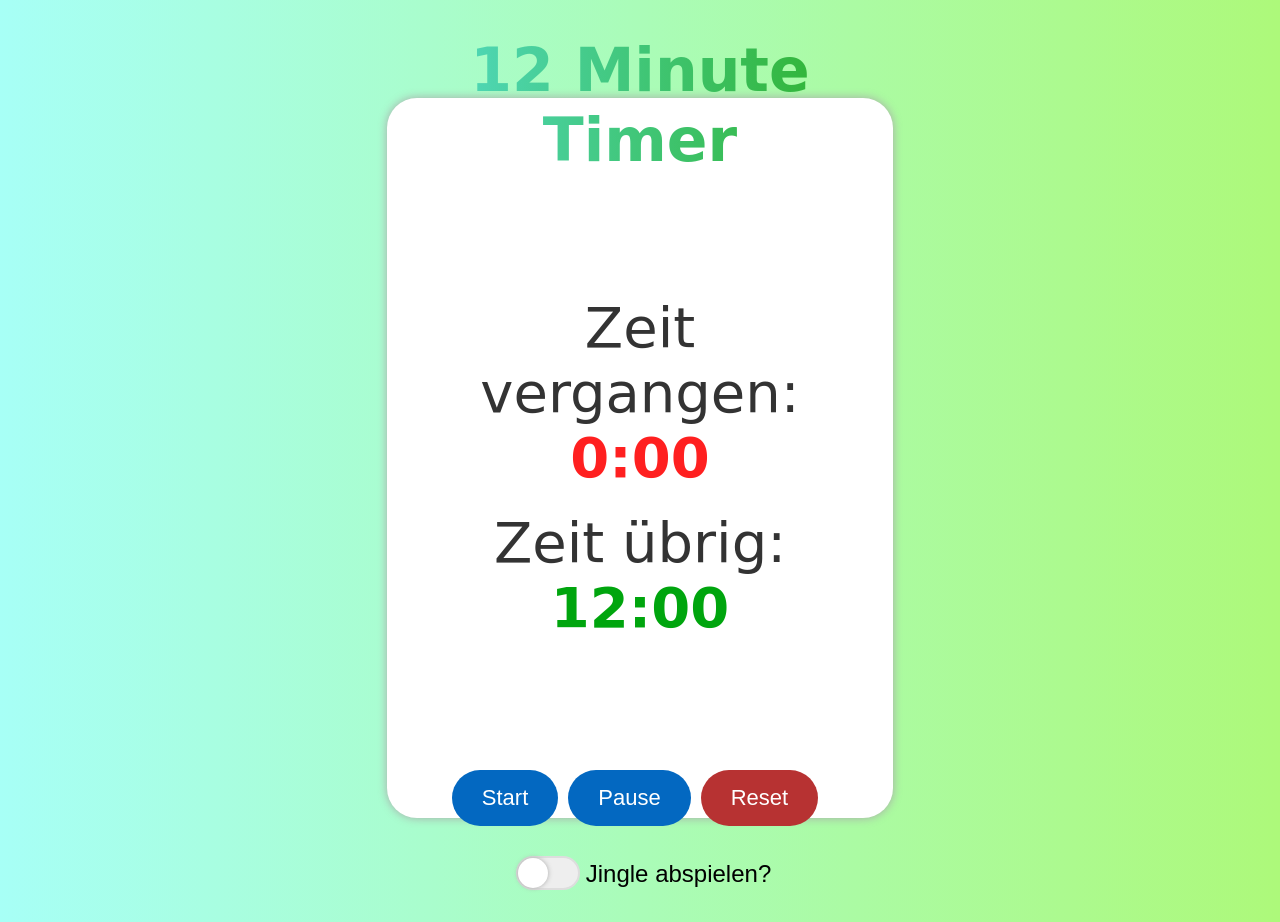
==== timer.html @ 1f4cefdb "Add Spotify pause and play feature" ====
<!DOCTYPE html>
<html lang="en">

<head>
    <meta charset="UTF-8">
    <meta name="viewport" content="width=device-width, initial-scale=1.0">
    <title>Timer</title>
    <link rel="stylesheet" href="style.css">
</head>

<body>

    <div class="col container">
        <h1 class="title">Timer</h1>
        <div class="time">
            <p class="time-display">Zeit vergangen: <span id="elapsedTime">0:00</span></p>
            <p class="time-display">Zeit übrig: <span id="remainingTime">12:00</span></p>
        </div>
        <div class="col">
            <div class="row">
                <button onclick="startTimer()">Start</button>
                <button onclick="pauseTimer()">Pause</button>
                <button class="reset" onclick="resetTimer()">Reset</button>
            </div>
            <div class="row">
                <input id="playJingle" type="checkbox" />
                <label for="playJingle">Jingle abspielen?</label>
            </div>
        </div>
    </div>


    <audio id="audio0">
        <source src="bell.mp3" type="audio/mpeg">
    </audio>

    <audio id="audio1">
        <source src="horn.mp3" type="audio/mpeg">
    </audio>

    <audio id="audio2">
        <source src="horn.mp3" type="audio/mpeg">
    </audio>
    <audio id="jingle">
        <source src="jingle.mp3" type="audio/mpeg">
    </audio>

    <script>
        const initialMinutes = 12;

        document.addEventListener("DOMContentLoaded", () => {
            keepActive();
            setVariableText();
        });

        let timerInterval;
        let timer = initialMinutes * 60;
        let isPaused = false;

        function keepActive() {
            requestAnimationFrame(keepActive);
        }

        function setVariableText() {
            document.querySelector('.title').innerText = initialMinutes + " Minute Timer";
            document.querySelector('#remainingTime').innerText = initialMinutes + ":00";
            document.title = initialMinutes + " Minute Timer";
        }

        function startTimer() {
            clearInterval(timerInterval);
            isPaused = false;
            playSound('audio0');
            setTimeout(() => {
                timerInterval = setInterval(updateTimer, 1000);
            }, 2000);
            if (document.getElementById('playJingle').checked) {
                controlSpotify('pause');
                setTimeout(() => {
                    playSound('jingle');
                }, 2000);
                setTimeout(() => {
                    controlSpotify('play');
                }, soundDuration('jingle') + 2000);
            }
        }

        function pauseTimer() {
            clearInterval(timerInterval);
            isPaused = true;
        }

        function resetTimer() {
            clearInterval(timerInterval);
            timer = initialMinutes * 60 + 1;
            isPaused = false;
            stopSounds();
            updateTimer();
            controlSpotify('play');
        }

        function updateTimer() {
            if (!isPaused) {
                timer--;

                let minutes = Math.floor(timer / 60);
                let seconds = timer % 60;

                let elapsedTime = initialMinutes * 60 - timer;
                let elapsedMinutes = Math.floor(elapsedTime / 60);
                let elapsedSeconds = elapsedTime % 60;

                document.getElementById('remainingTime').innerText = `${minutes}:${seconds < 10 ? '0' : ''}${seconds}`;
                document.getElementById('elapsedTime').innerText = `${elapsedMinutes}:${elapsedSeconds < 10 ? '0' : ''}${elapsedSeconds}`;

                if (timer === (initialMinutes / 2) * 60) {
                    playSound('audio1');
                }

                if (timer === 0) {
                    clearInterval(timerInterval);
                    playSound('audio2');
                }
            }
        }

        function playSound(audioId) {
            document.getElementById(audioId).play();
        }

        function soundDuration(audioId) {
            return document.getElementById(audioId).duration * 1000;
        }

        function stopSounds() {
            document.querySelectorAll('audio').forEach(audio => {
                audio.pause();
                audio.currentTime = 0;
            });
        }

        async function loadConfig() {
            const response = await fetch("credentials.json");
            const config = await response.json();
            return config;
        }

        let spotifyAccessToken = null;

        async function getAccessToken() {
            if (spotifyAccessToken) return spotifyAccessToken;

            const config = await loadConfig();

            const response = await fetch("https://accounts.spotify.com/api/token", {
                method: "POST",
                headers: {
                    "Content-Type": "application/x-www-form-urlencoded",
                    "Authorization": "Basic " + btoa(config.client_id + ":" + config.client_secret)
                },
                body: new URLSearchParams({
                    grant_type: "refresh_token",
                    refresh_token: config.refresh_token
                })
            });

            const data = await response.json();
            if (data.access_token) {
                spotifyAccessToken = data.access_token;
                setTimeout(() => spotifyAccessToken = null, 55 * 60 * 1000);
                return data.access_token;
            } else {
                console.error("Fehler beim Token-Refresh:", data);
                return null;
            }
        }

        async function controlSpotify(action) {
            const token = await getAccessToken();

            if (!token) {
                console.error("Kein gültiges Access Token!");
                return;
            }

            if (action == 'pause') {
                await fetch("https://api.spotify.com/v1/me/player/pause", {
                    method: "PUT",
                    headers: {
                        "Authorization": "Bearer " + token
                    }
                });
            }
            if (action == 'play') {
                await fetch("https://api.spotify.com/v1/me/player/play", {
                    method: "PUT",
                    headers: {
                        "Authorization": "Bearer " + token
                    }
                });
            } else {
                console.error("Ungültige Aktion:", action);
                return;
            }
        }
    </script>

</body>

</html>
---- style.css ----
body {
    font-family: system-ui, -apple-system, BlinkMacSystemFont, 'Segoe UI', Roboto, Oxygen, Ubuntu, Cantarell, 'Open Sans', 'Helvetica Neue', sans-serif;
    text-align: center;
    background: linear-gradient(90deg, #a7fff6, #adf97a);
    overflow: hidden;
    display: flex;
    justify-content: center;
    align-items: center;
    height: 100vh;
}

h1 {
    background-image: linear-gradient(90deg, #55ded1, #2cae1e);
    color: transparent;
    background-clip: text;
    font-size: 60px;
}

button {
    padding: 15px 30px;
    font-size: 22px;
    background-color: #0368c1;
    color: white;
    border: none;
    border-radius: 40px;
    cursor: pointer;
    margin-top: 20px;
    margin-right: 10px;
}

button.reset {
    background-color: #b73232;
}

p {
    font-size: 20px;
    margin-top: 20px;
}

span {
    font-weight: bold;
}

.col {
    display: flex;
    flex-direction: column;
    align-items: center;
}

.row {
    display: flex;
    flex-direction: row;
    align-items: center;
    margin: 30px 0;
}

.container {
    height: 80%;
    width: 40%;
    align-items: center;
    justify-content: center;
    background-color: #ffffff;
    border-radius: 30px;
    box-shadow: 0px 0px 10px #a9a9a9;
}

#elapsedTime {
    color: #ff2020;
}

#remainingTime {
    color: #00a50e;
}

.time {
    margin: 60px;
}

.time-display {
    color: #333;
    font-size: 56px;
    margin: 20px;
}

[type="checkbox"] {
    position: relative;
    left: 30px;
    top: 0px;
    z-index: 0;
    -webkit-appearance: none;
}

[type="checkbox"]+label {
    position: relative;
    display: block;
    cursor: pointer;
    font-family: sans-serif;
    font-size: 24px;
    line-height: 1.5;
    padding-left: 70px;
    position: relative;
    margin-top: -30px;
}

[type="checkbox"]+label:before {
    width: 60px;
    height: 30px;
    border-radius: 30px;
    border: 2px solid #ddd;
    background-color: #EEE;
    content: "";
    margin-right: 15px;
    transition: background-color 0.5s linear;
    z-index: 5;
    position: absolute;
    left: 0px;
}

[type="checkbox"]+label:after {
    width: 30px;
    height: 30px;
    border-radius: 30px;
    background-color: #fff;
    content: "";
    transition: margin 0.1s linear;
    box-shadow: 0px 0px 5px #aaa;
    position: absolute;
    left: 2px;
    top: 2px;
    z-index: 10;
}

[type="checkbox"]:checked+label:before {
    background-color: #2b8718;
}

[type="checkbox"]:checked+label:after {
    margin: 0 0 0 30px;
}
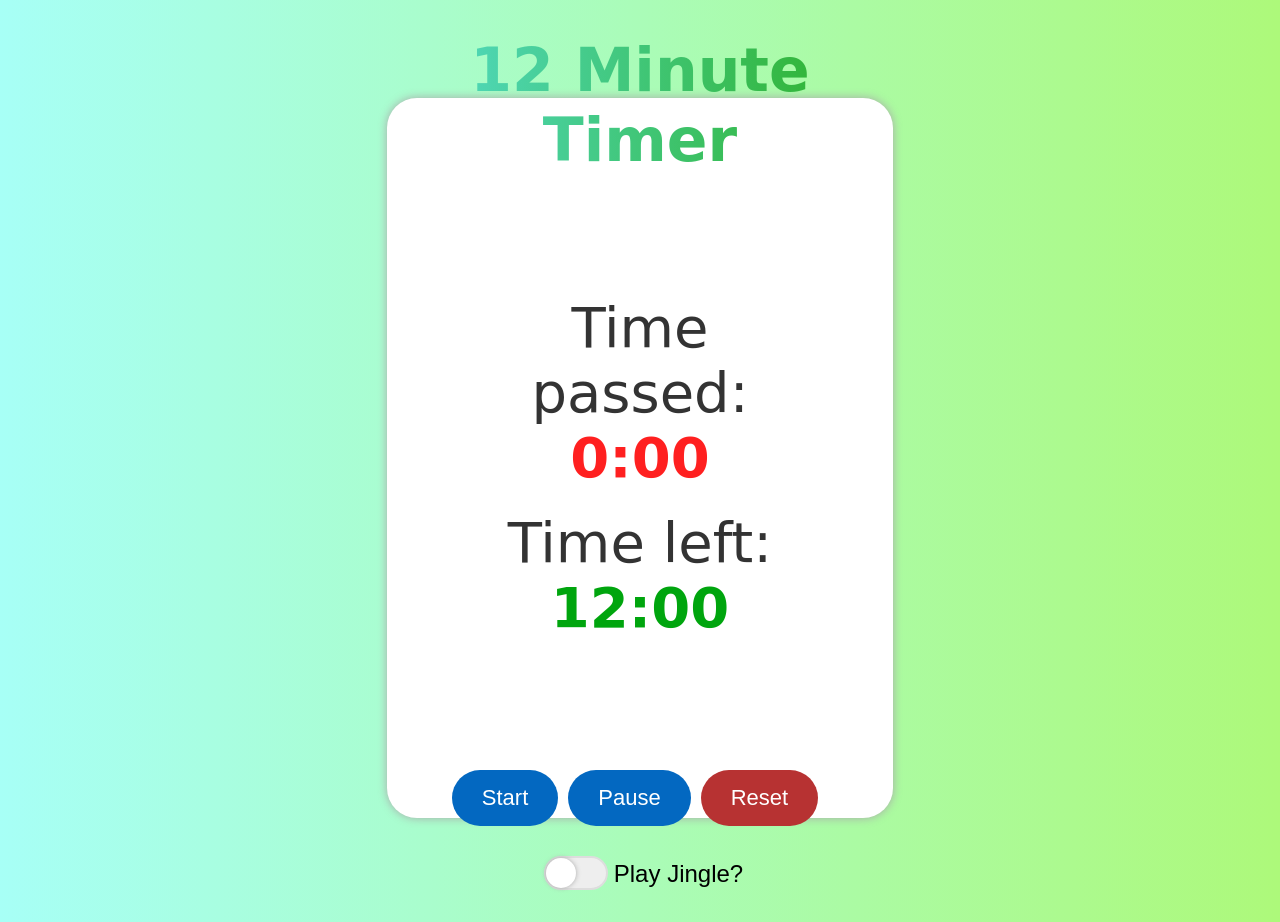
==== commit ce865ee4: "Translate content to english" ====
--- a/timer.html
+++ b/timer.html
@@ -13,8 +13,8 @@
     <div class="col container">
         <h1 class="title">Timer</h1>
         <div class="time">
-            <p class="time-display">Zeit vergangen: <span id="elapsedTime">0:00</span></p>
-            <p class="time-display">Zeit übrig: <span id="remainingTime">12:00</span></p>
+            <p class="time-display">Time passed: <span id="elapsedTime">0:00</span></p>
+            <p class="time-display">Time left: <span id="remainingTime">12:00</span></p>
         </div>
         <div class="col">
             <div class="row">
@@ -24,7 +24,7 @@
             </div>
             <div class="row">
                 <input id="playJingle" type="checkbox" />
-                <label for="playJingle">Jingle abspielen?</label>
+                <label for="playJingle">Play Jingle?</label>
             </div>
         </div>
     </div>
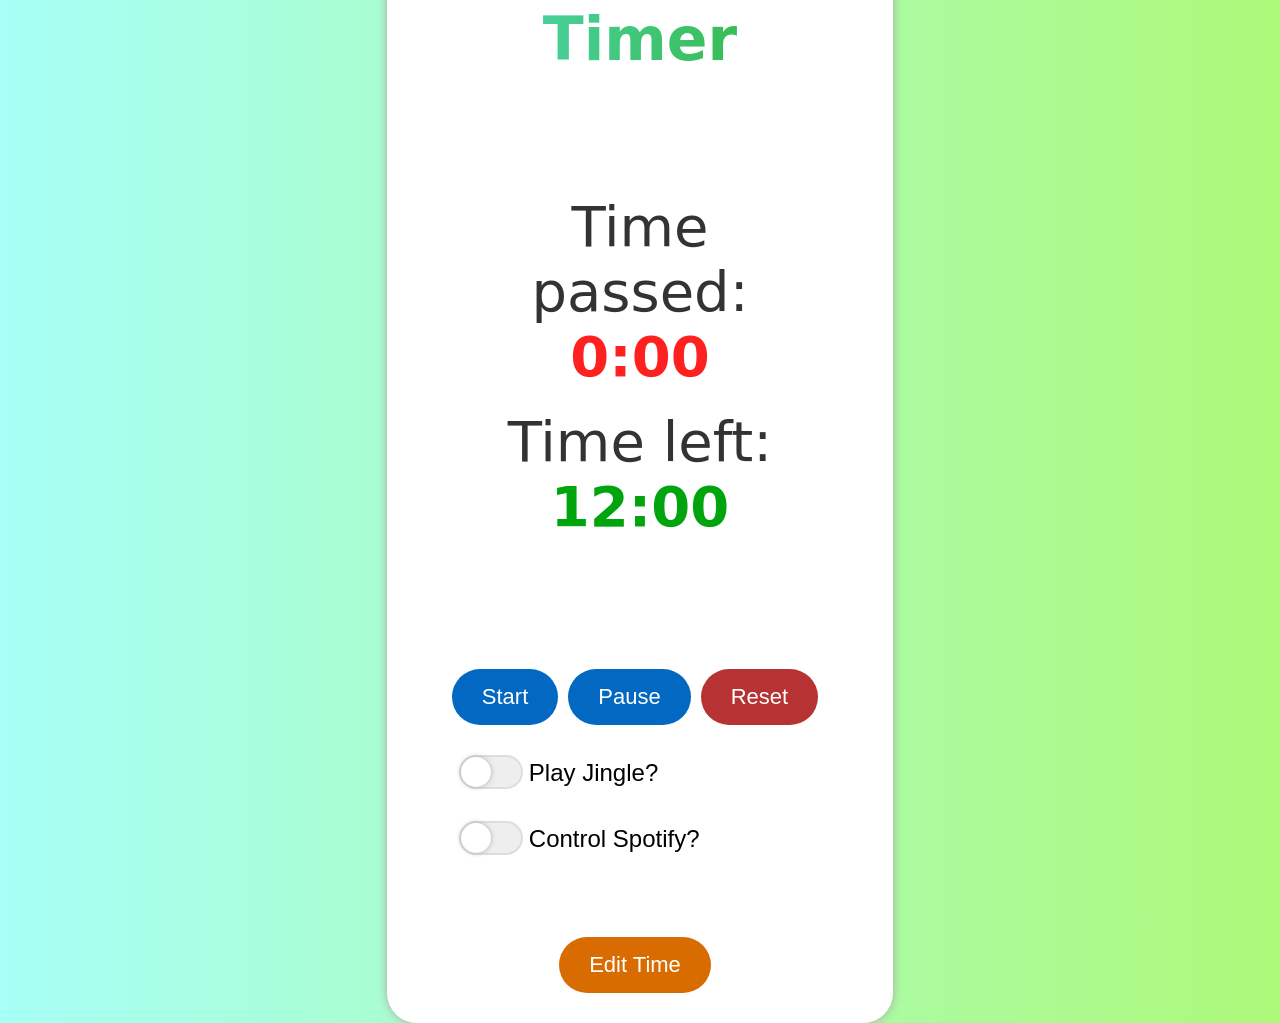
==== commit 111dc107: "Control time over app/local storage and add control spotify option" ====
--- a/timer.html
+++ b/timer.html
@@ -14,7 +14,7 @@
         <h1 class="title">Timer</h1>
         <div class="time">
             <p class="time-display">Time passed: <span id="elapsedTime">0:00</span></p>
-            <p class="time-display">Time left: <span id="remainingTime">12:00</span></p>
+            <p class="time-display">Time left: <span id="remainingTime">X:XX</span></p>
         </div>
         <div class="col">
             <div class="row">
@@ -22,9 +22,18 @@
                 <button onclick="pauseTimer()">Pause</button>
                 <button class="reset" onclick="resetTimer()">Reset</button>
             </div>
+            <div class="col controls">
+                <div class="row">
+                    <input id="playJingle" type="checkbox" />
+                    <label for="playJingle">Play Jingle?</label>
+                </div>
+                <div class="row">
+                    <input id="controlSpotify" type="checkbox" />
+                    <label for="controlSpotify">Control Spotify?</label>
+                </div>
+            </div>
             <div class="row">
-                <input id="playJingle" type="checkbox" />
-                <label for="playJingle">Play Jingle?</label>
+                <button class="edit" onclick="openEditTime()">Edit Time</button>
             </div>
         </div>
     </div>
@@ -45,26 +54,58 @@
         <source src="jingle.mp3" type="audio/mpeg">
     </audio>
 
+    <div class="lightbox" id="lightbox">
+        <div class="lightbox-content">
+            <h2>Enter new time in minutes</h2>
+            <input id="newTime" type="number" value="12" />
+            <button onclick="setNewTime()">Set</button>
+            <button class="reset" onclick="closeEditTime()">Cancel</button>
+        </div>
+    </div>
+
     <script>
-        const initialMinutes = 12;
-
         document.addEventListener("DOMContentLoaded", () => {
             keepActive();
             setVariableText();
+            if (localStorage.getItem('timeMinutes') !== null) {
+                timeMinutes = localStorage.getItem('timeMinutes');
+                setVariableText();
+            } else {
+                timeMinutes = 12;
+                setVariableText();
+            }
+            timer = timeMinutes * 60;
         });
 
+        let timeMinutes;
         let timerInterval;
-        let timer = initialMinutes * 60;
+        let timer;
         let isPaused = false;
 
         function keepActive() {
             requestAnimationFrame(keepActive);
         }
 
+        function openEditTime() {
+            document.getElementById('lightbox').style.display = 'block';
+        }
+
+        function closeEditTime() {
+            document.getElementById('lightbox').style.display = 'none';
+        }
+
+        function setNewTime() {
+            newTime = document.getElementById('newTime').value;
+            localStorage.setItem('timeMinutes', newTime);
+            closeEditTime();
+            resetTimer();
+            location.reload();
+        }
+
         function setVariableText() {
-            document.querySelector('.title').innerText = initialMinutes + " Minute Timer";
-            document.querySelector('#remainingTime').innerText = initialMinutes + ":00";
-            document.title = initialMinutes + " Minute Timer";
+            document.querySelector('.title').innerText = timeMinutes + " Minute Timer";
+            document.querySelector('#remainingTime').innerText = timeMinutes + ":00";
+            document.title = timeMinutes + " Minute Timer";
         }
 
         function startTimer() {
@@ -92,7 +133,7 @@
 
         function resetTimer() {
             clearInterval(timerInterval);
-            timer = initialMinutes * 60 + 1;
+            timer = timeMinutes * 60 + 1;
             isPaused = false;
             stopSounds();
             updateTimer();
@@ -106,20 +147,23 @@
                 let minutes = Math.floor(timer / 60);
                 let seconds = timer % 60;
 
-                let elapsedTime = initialMinutes * 60 - timer;
+                let elapsedTime = timeMinutes * 60 - timer;
                 let elapsedMinutes = Math.floor(elapsedTime / 60);
                 let elapsedSeconds = elapsedTime % 60;
 
                 document.getElementById('remainingTime').innerText = `${minutes}:${seconds < 10 ? '0' : ''}${seconds}`;
                 document.getElementById('elapsedTime').innerText = `${elapsedMinutes}:${elapsedSeconds < 10 ? '0' : ''}${elapsedSeconds}`;
 
-                if (timer === (initialMinutes / 2) * 60) {
+                if (timer === (timeMinutes / 2) * 60) {
                     playSound('audio1');
                 }
 
                 if (timer === 0) {
                     clearInterval(timerInterval);
                     playSound('audio2');
+                    setTimeout(() => {
+                        resetTimer();
+                    }, 2000);
                 }
             }
         }
@@ -177,13 +221,14 @@
 
         async function controlSpotify(action) {
             const token = await getAccessToken();
+            let controlSpotify = document.getElementById('controlSpotify').checked;
 
             if (!token) {
                 console.error("Kein gültiges Access Token!");
                 return;
             }
 
-            if (action == 'pause') {
+            if (action == 'pause' && controlSpotify) {
                 await fetch("https://api.spotify.com/v1/me/player/pause", {
                     method: "PUT",
                     headers: {
@@ -191,7 +236,7 @@
                     }
                 });
             }
-            if (action == 'play') {
+            if (action == 'play' && controlSpotify) {
                 await fetch("https://api.spotify.com/v1/me/player/play", {
                     method: "PUT",
                     headers: {
@@ -199,7 +244,6 @@
                     }
                 });
             } else {
-                console.error("Ungültige Aktion:", action);
                 return;
             }
         }
--- a/style.css
+++ b/style.css
@@ -32,6 +32,10 @@
     background-color: #b73232;
 }
 
+button.edit {
+    background-color: #d86c00;
+}
+
 p {
     font-size: 20px;
     margin-top: 20px;
@@ -54,8 +58,13 @@
     margin: 30px 0;
 }
 
+.col.controls {
+    width: 100%;
+    align-items: flex-start;
+}
+
 .container {
-    height: 80%;
+    min-height: 80%;
     width: 40%;
     align-items: center;
     justify-content: center;
@@ -80,6 +89,60 @@
     color: #333;
     font-size: 56px;
     margin: 20px;
+}
+
+.lightbox {
+    display: none;
+    position: fixed;
+    z-index: 1000;
+    padding-top: 100px;
+    left: 0;
+    top: 0;
+    width: 100%;
+    height: 100%;
+    overflow: auto;
+    background-color: rgba(0, 0, 0, 0.7);
+}
+
+.lightbox-content {
+    background-color: #fefefe;
+    border-radius: 30px;
+    min-height: 30%;
+    margin: auto;
+    padding: 20px;
+    border: 1px solid #888;
+    width: 30%;
+    display: flex;
+    flex-direction: column;
+    justify-content: space-evenly;
+    align-items: center;
+    position: absolute;
+    top: 50%;
+    left: 50%;
+    transform: translate(-50%, -50%);
+}
+
+.lightbox-content h2 {
+    color: #333;
+    margin: 0;
+    padding: 0;
+    font-size: 24px;
+}
+
+.lightbox-content input {
+    padding: 10px;
+    font-size: 18px;
+    border-radius: 10px;
+    border: 1px solid #888;
+    margin: 10px;
+    width: 50px;
+    text-align: center;
+}
+
+.lightbox-content input[type=number] {
+    -moz-appearance: textfield;
+    appearance: textfield;
+    margin: 0;
 }
 
 [type="checkbox"] {
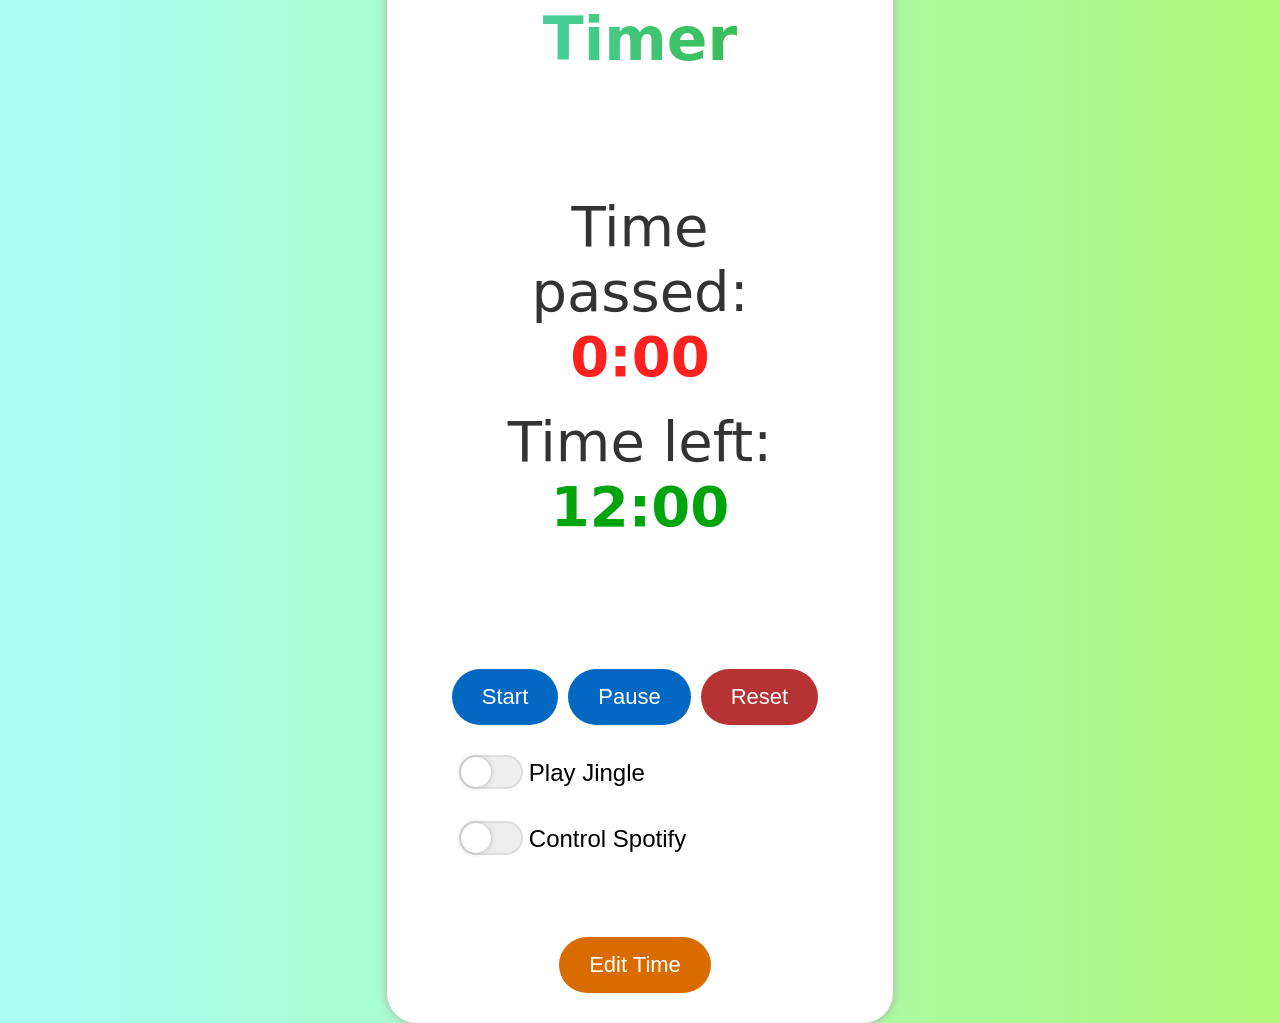
==== commit b467c87f: "Remove questionmarks" ====
--- a/timer.html
+++ b/timer.html
@@ -4,7 +4,7 @@
 <head>
     <meta charset="UTF-8">
     <meta name="viewport" content="width=device-width, initial-scale=1.0">
-    <title>Timer</title>
+    <title>Timer App</title>
     <link rel="stylesheet" href="style.css">
 </head>
 
@@ -25,11 +25,11 @@
             <div class="col controls">
                 <div class="row">
                     <input id="playJingle" type="checkbox" />
-                    <label for="playJingle">Play Jingle?</label>
+                    <label for="playJingle">Play Jingle</label>
                 </div>
                 <div class="row">
                     <input id="controlSpotify" type="checkbox" />
-                    <label for="controlSpotify">Control Spotify?</label>
+                    <label for="controlSpotify">Control Spotify</label>
                 </div>
             </div>
             <div class="row">
@@ -39,19 +39,19 @@
     </div>
 
 
-    <audio id="audio0">
-        <source src="bell.mp3" type="audio/mpeg">
+    <audio id="sound_start">
+        <source src="/sounds/start.mp3" type="audio/mpeg">
     </audio>
 
-    <audio id="audio1">
-        <source src="horn.mp3" type="audio/mpeg">
+    <audio id="sound_halftime">
+        <source src="/sounds/halftime.mp3" type="audio/mpeg">
     </audio>
 
-    <audio id="audio2">
-        <source src="horn.mp3" type="audio/mpeg">
+    <audio id="sound_finish">
+        <source src="/sounds/finish.mp3" type="audio/mpeg">
     </audio>
-    <audio id="jingle">
-        <source src="jingle.mp3" type="audio/mpeg">
+    <audio id="sound_jingle">
+        <source src="/sounds/jingle.mp3" type="audio/mpeg">
     </audio>
 
     <div class="lightbox" id="lightbox">
@@ -63,192 +63,7 @@
         </div>
     </div>
 
-    <script>
-        document.addEventListener("DOMContentLoaded", () => {
-            keepActive();
-            setVariableText();
-            if (localStorage.getItem('timeMinutes') !== null) {
-                timeMinutes = localStorage.getItem('timeMinutes');
-                setVariableText();
-            } else {
-                timeMinutes = 12;
-                setVariableText();
-            }
-            timer = timeMinutes * 60;
-        });
-
-        let timeMinutes;
-        let timerInterval;
-        let timer;
-        let isPaused = false;
-
-        function keepActive() {
-            requestAnimationFrame(keepActive);
-        }
-
-        function openEditTime() {
-            document.getElementById('lightbox').style.display = 'block';
-        }
-
-        function closeEditTime() {
-            document.getElementById('lightbox').style.display = 'none';
-        }
-
-        function setNewTime() {
-            newTime = document.getElementById('newTime').value;
-            localStorage.setItem('timeMinutes', newTime);
-            closeEditTime();
-            resetTimer();
-            location.reload();
-        }
-
-        function setVariableText() {
-            document.querySelector('.title').innerText = timeMinutes + " Minute Timer";
-            document.querySelector('#remainingTime').innerText = timeMinutes + ":00";
-            document.title = timeMinutes + " Minute Timer";
-        }
-
-        function startTimer() {
-            clearInterval(timerInterval);
-            isPaused = false;
-            playSound('audio0');
-            setTimeout(() => {
-                timerInterval = setInterval(updateTimer, 1000);
-            }, 2000);
-            if (document.getElementById('playJingle').checked) {
-                controlSpotify('pause');
-                setTimeout(() => {
-                    playSound('jingle');
-                }, 2000);
-                setTimeout(() => {
-                    controlSpotify('play');
-                }, soundDuration('jingle') + 2000);
-            }
-        }
-
-        function pauseTimer() {
-            clearInterval(timerInterval);
-            isPaused = true;
-        }
-
-        function resetTimer() {
-            clearInterval(timerInterval);
-            timer = timeMinutes * 60 + 1;
-            isPaused = false;
-            stopSounds();
-            updateTimer();
-            controlSpotify('play');
-        }
-
-        function updateTimer() {
-            if (!isPaused) {
-                timer--;
-
-                let minutes = Math.floor(timer / 60);
-                let seconds = timer % 60;
-
-                let elapsedTime = timeMinutes * 60 - timer;
-                let elapsedMinutes = Math.floor(elapsedTime / 60);
-                let elapsedSeconds = elapsedTime % 60;
-
-                document.getElementById('remainingTime').innerText = `${minutes}:${seconds < 10 ? '0' : ''}${seconds}`;
-                document.getElementById('elapsedTime').innerText = `${elapsedMinutes}:${elapsedSeconds < 10 ? '0' : ''}${elapsedSeconds}`;
-
-                if (timer === (timeMinutes / 2) * 60) {
-                    playSound('audio1');
-                }
-
-                if (timer === 0) {
-                    clearInterval(timerInterval);
-                    playSound('audio2');
-                    setTimeout(() => {
-                        resetTimer();
-                    }, 2000);
-                }
-            }
-        }
-
-        function playSound(audioId) {
-            document.getElementById(audioId).play();
-        }
-
-        function soundDuration(audioId) {
-            return document.getElementById(audioId).duration * 1000;
-        }
-
-        function stopSounds() {
-            document.querySelectorAll('audio').forEach(audio => {
-                audio.pause();
-                audio.currentTime = 0;
-            });
-        }
-
-        async function loadConfig() {
-            const response = await fetch("credentials.json");
-            const config = await response.json();
-            return config;
-        }
-
-        let spotifyAccessToken = null;
-
-        async function getAccessToken() {
-            if (spotifyAccessToken) return spotifyAccessToken;
-
-            const config = await loadConfig();
-
-            const response = await fetch("https://accounts.spotify.com/api/token", {
-                method: "POST",
-                headers: {
-                    "Content-Type": "application/x-www-form-urlencoded",
-                    "Authorization": "Basic " + btoa(config.client_id + ":" + config.client_secret)
-                },
-                body: new URLSearchParams({
-                    grant_type: "refresh_token",
-                    refresh_token: config.refresh_token
-                })
-            });
-
-            const data = await response.json();
-            if (data.access_token) {
-                spotifyAccessToken = data.access_token;
-                setTimeout(() => spotifyAccessToken = null, 55 * 60 * 1000);
-                return data.access_token;
-            } else {
-                console.error("Fehler beim Token-Refresh:", data);
-                return null;
-            }
-        }
-
-        async function controlSpotify(action) {
-            const token = await getAccessToken();
-            let controlSpotify = document.getElementById('controlSpotify').checked;
-
-            if (!token) {
-                console.error("Kein gültiges Access Token!");
-                return;
-            }
-
-            if (action == 'pause' && controlSpotify) {
-                await fetch("https://api.spotify.com/v1/me/player/pause", {
-                    method: "PUT",
-                    headers: {
-                        "Authorization": "Bearer " + token
-                    }
-                });
-            }
-            if (action == 'play' && controlSpotify) {
-                await fetch("https://api.spotify.com/v1/me/player/play", {
-                    method: "PUT",
-                    headers: {
-                        "Authorization": "Bearer " + token
-                    }
-                });
-            } else {
-                return;
-            }
-        }
-    </script>
-
+    <script src="functions.js"></script>
 </body>
 
 </html>
